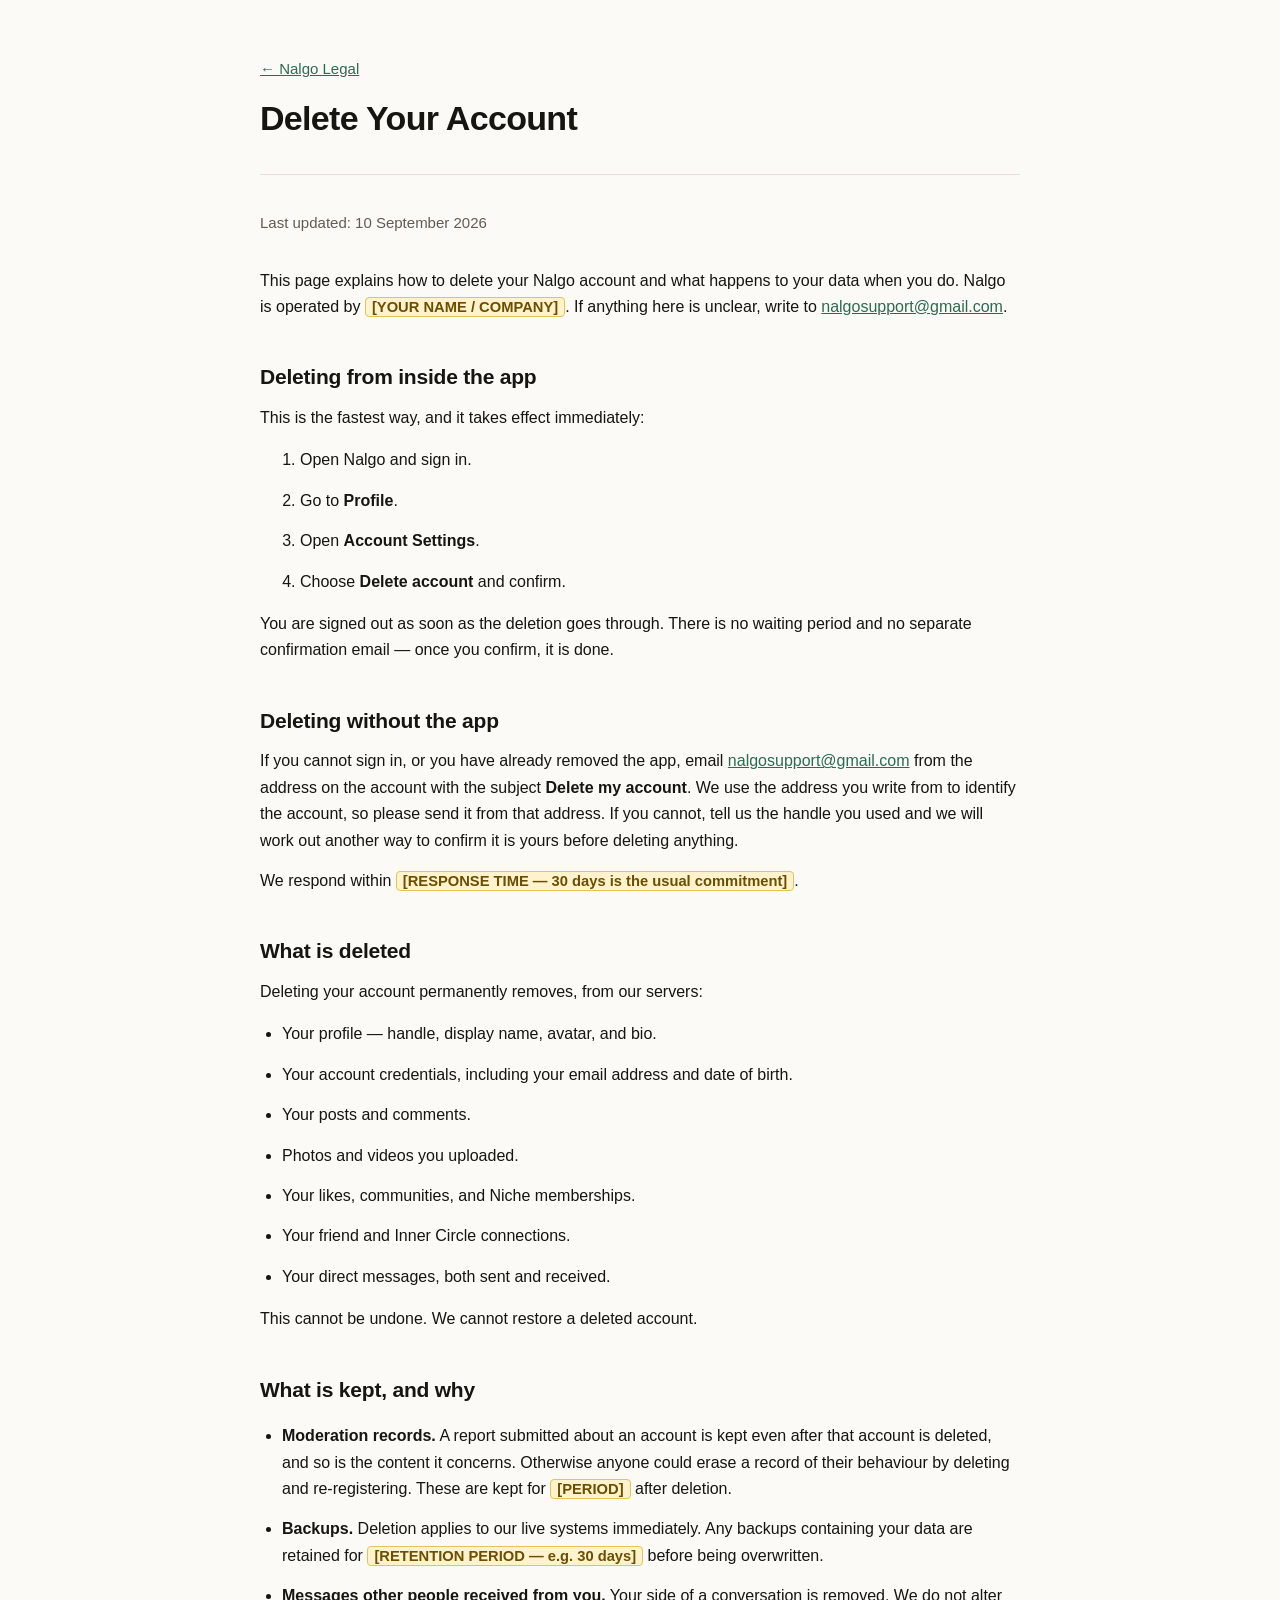
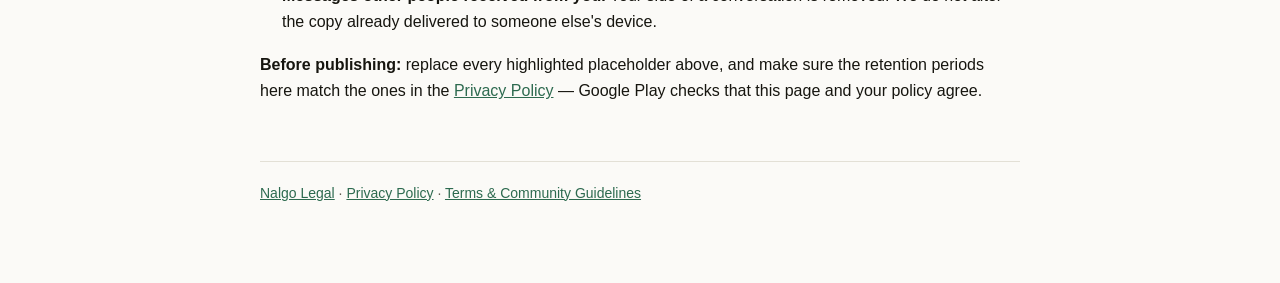
==== delete-account.html @ 5226ba6f "Add the account deletion page, and stop claiming two things that are not true Google Play wants a de" ====
<!doctype html>
<html lang="en">
<head>
<meta charset="utf-8">
<meta name="viewport" content="width=device-width, initial-scale=1">
<title>Nalgo — Delete Your Account</title>
<link rel="stylesheet" href="style.css">
</head>
<body>

<header>
  <a class="backlink" href="index.html">← Nalgo Legal</a>
  <h1>Delete Your Account</h1>
</header>

<main>
  <p class="updated">Last updated: 10 September 2026</p>

  <p>
    This page explains how to delete your Nalgo account and what happens to your
    data when you do. Nalgo is operated by
    <span class="todo">[YOUR NAME / COMPANY]</span>. If anything here is
    unclear, write to
    <a href="mailto:nalgosupport@gmail.com">nalgosupport@gmail.com</a>.
  </p>

  <h2>Deleting from inside the app</h2>
  <p>This is the fastest way, and it takes effect immediately:</p>
  <ol>
    <li>Open Nalgo and sign in.</li>
    <li>Go to <strong>Profile</strong>.</li>
    <li>Open <strong>Account Settings</strong>.</li>
    <li>Choose <strong>Delete account</strong> and confirm.</li>
  </ol>
  <p>
    You are signed out as soon as the deletion goes through. There is no waiting
    period and no separate confirmation email — once you confirm, it is done.
  </p>

  <h2>Deleting without the app</h2>
  <p>
    If you cannot sign in, or you have already removed the app, email
    <a href="mailto:nalgosupport@gmail.com">nalgosupport@gmail.com</a> from the
    address on the account with the subject <strong>Delete my account</strong>.
    We use the address you write from to identify the account, so please send it
    from that address. If you cannot, tell us the handle you used and we will
    work out another way to confirm it is yours before deleting anything.
  </p>
  <p>
    We respond within
    <span class="todo">[RESPONSE TIME — 30 days is the usual commitment]</span>.
  </p>

  <h2>What is deleted</h2>
  <p>Deleting your account permanently removes, from our servers:</p>
  <ul>
    <li>Your profile — handle, display name, avatar, and bio.</li>
    <li>Your account credentials, including your email address and date of birth.</li>
    <li>Your posts and comments.</li>
    <li>Photos and videos you uploaded.</li>
    <li>Your likes, communities, and Niche memberships.</li>
    <li>Your friend and Inner Circle connections.</li>
    <li>Your direct messages, both sent and received.</li>
  </ul>
  <p>This cannot be undone. We cannot restore a deleted account.</p>

  <h2>What is kept, and why</h2>
  <ul>
    <li>
      <strong>Moderation records.</strong> A report submitted about an account is
      kept even after that account is deleted, and so is the content it
      concerns. Otherwise anyone could erase a record of their behaviour by
      deleting and re-registering. These are kept for
      <span class="todo">[PERIOD]</span> after deletion.
    </li>
    <li>
      <strong>Backups.</strong> Deletion applies to our live systems immediately.
      Any backups containing your data are retained for
      <span class="todo">[RETENTION PERIOD — e.g. 30 days]</span> before being
      overwritten.
    </li>
    <li>
      <strong>Messages other people received from you.</strong> Your side of a
      conversation is removed. We do not alter the copy already delivered to
      someone else's device.
    </li>
  </ul>

  <div class="note">
    <p>
      <strong>Before publishing:</strong> replace every highlighted placeholder
      above, and make sure the retention periods here match the ones in the
      <a href="privacy.html">Privacy Policy</a> — Google Play checks that this
      page and your policy agree.
    </p>
  </div>
</main>

<footer>
  <p><a href="index.html">Nalgo Legal</a> · <a href="privacy.html">Privacy Policy</a> · <a href="terms.html">Terms &amp; Community Guidelines</a></p>
</footer>

</body>
</html>
---- style.css ----
:root {
  --bg: #fbfaf7;
  --surface: #ffffff;
  --ink: #16150f;
  --muted: #5f5c52;
  --line: #e3e0d6;
  --accent: #2d6a4f;
  --todo-bg: #fff3cd;
  --todo-ink: #6b4e00;
  --todo-line: #e0c65a;
}

@media (prefers-color-scheme: dark) {
  :root {
    --bg: #14140f;
    --surface: #1d1d17;
    --ink: #f0eee6;
    --muted: #a09c8f;
    --line: #33322a;
    --accent: #7fc0a0;
    --todo-bg: #3a3113;
    --todo-ink: #f3d98a;
    --todo-line: #7a6524;
  }
}

* { box-sizing: border-box; }

html { -webkit-text-size-adjust: 100%; }

body {
  margin: 0;
  padding: 0 20px 64px;
  background: var(--bg);
  color: var(--ink);
  font: 16px/1.65 -apple-system, BlinkMacSystemFont, "Segoe UI", Roboto,
    "Helvetica Neue", Arial, sans-serif;
}

header, main, footer { max-width: 760px; margin: 0 auto; }

header {
  padding: 56px 0 28px;
  border-bottom: 1px solid var(--line);
  margin-bottom: 36px;
}

h1 {
  margin: 0;
  font-size: 34px;
  letter-spacing: -0.02em;
}

.lede { margin: 8px 0 0; color: var(--muted); }

h2 {
  margin: 40px 0 10px;
  font-size: 21px;
  letter-spacing: -0.01em;
}

h3 {
  margin: 28px 0 8px;
  font-size: 17px;
}

p, li { margin: 0 0 14px; }

ul { padding-left: 22px; }

a { color: var(--accent); }

a:hover { text-decoration: none; }

/* Index page document cards */
.cards {
  display: grid;
  gap: 14px;
  grid-template-columns: repeat(auto-fit, minmax(260px, 1fr));
  margin-bottom: 8px;
}

.card {
  display: block;
  padding: 20px;
  background: var(--surface);
  border: 1px solid var(--line);
  border-radius: 10px;
  text-decoration: none;
  color: inherit;
}

.card:hover { border-color: var(--accent); }

.card h2 { margin: 0 0 6px; font-size: 18px; color: var(--accent); }

.card p { margin: 0; color: var(--muted); font-size: 15px; }

/* Placeholders that still need a human decision before publishing. */
.todo {
  background: var(--todo-bg);
  color: var(--todo-ink);
  border: 1px solid var(--todo-line);
  border-radius: 4px;
  padding: 1px 6px;
  font-size: 0.92em;
  font-weight: 600;
  white-space: nowrap;
}

.updated {
  color: var(--muted);
  font-size: 15px;
  margin-bottom: 32px;
}

.backlink {
  display: inline-block;
  margin-bottom: 8px;
  font-size: 15px;
}

.callout {
  background: var(--surface);
  border: 1px solid var(--line);
  border-left: 3px solid var(--accent);
  border-radius: 8px;
  padding: 16px 18px;
  margin: 24px 0;
}

.callout p:last-child { margin-bottom: 0; }

footer {
  margin-top: 56px;
  padding-top: 20px;
  border-top: 1px solid var(--line);
  color: var(--muted);
  font-size: 14px;
}

table {
  width: 100%;
  border-collapse: collapse;
  margin: 0 0 20px;
  font-size: 15px;
}

th, td {
  text-align: left;
  vertical-align: top;
  padding: 10px 12px;
  border-bottom: 1px solid var(--line);
}

th { color: var(--muted); font-weight: 600; }

.table-wrap { overflow-x: auto; }
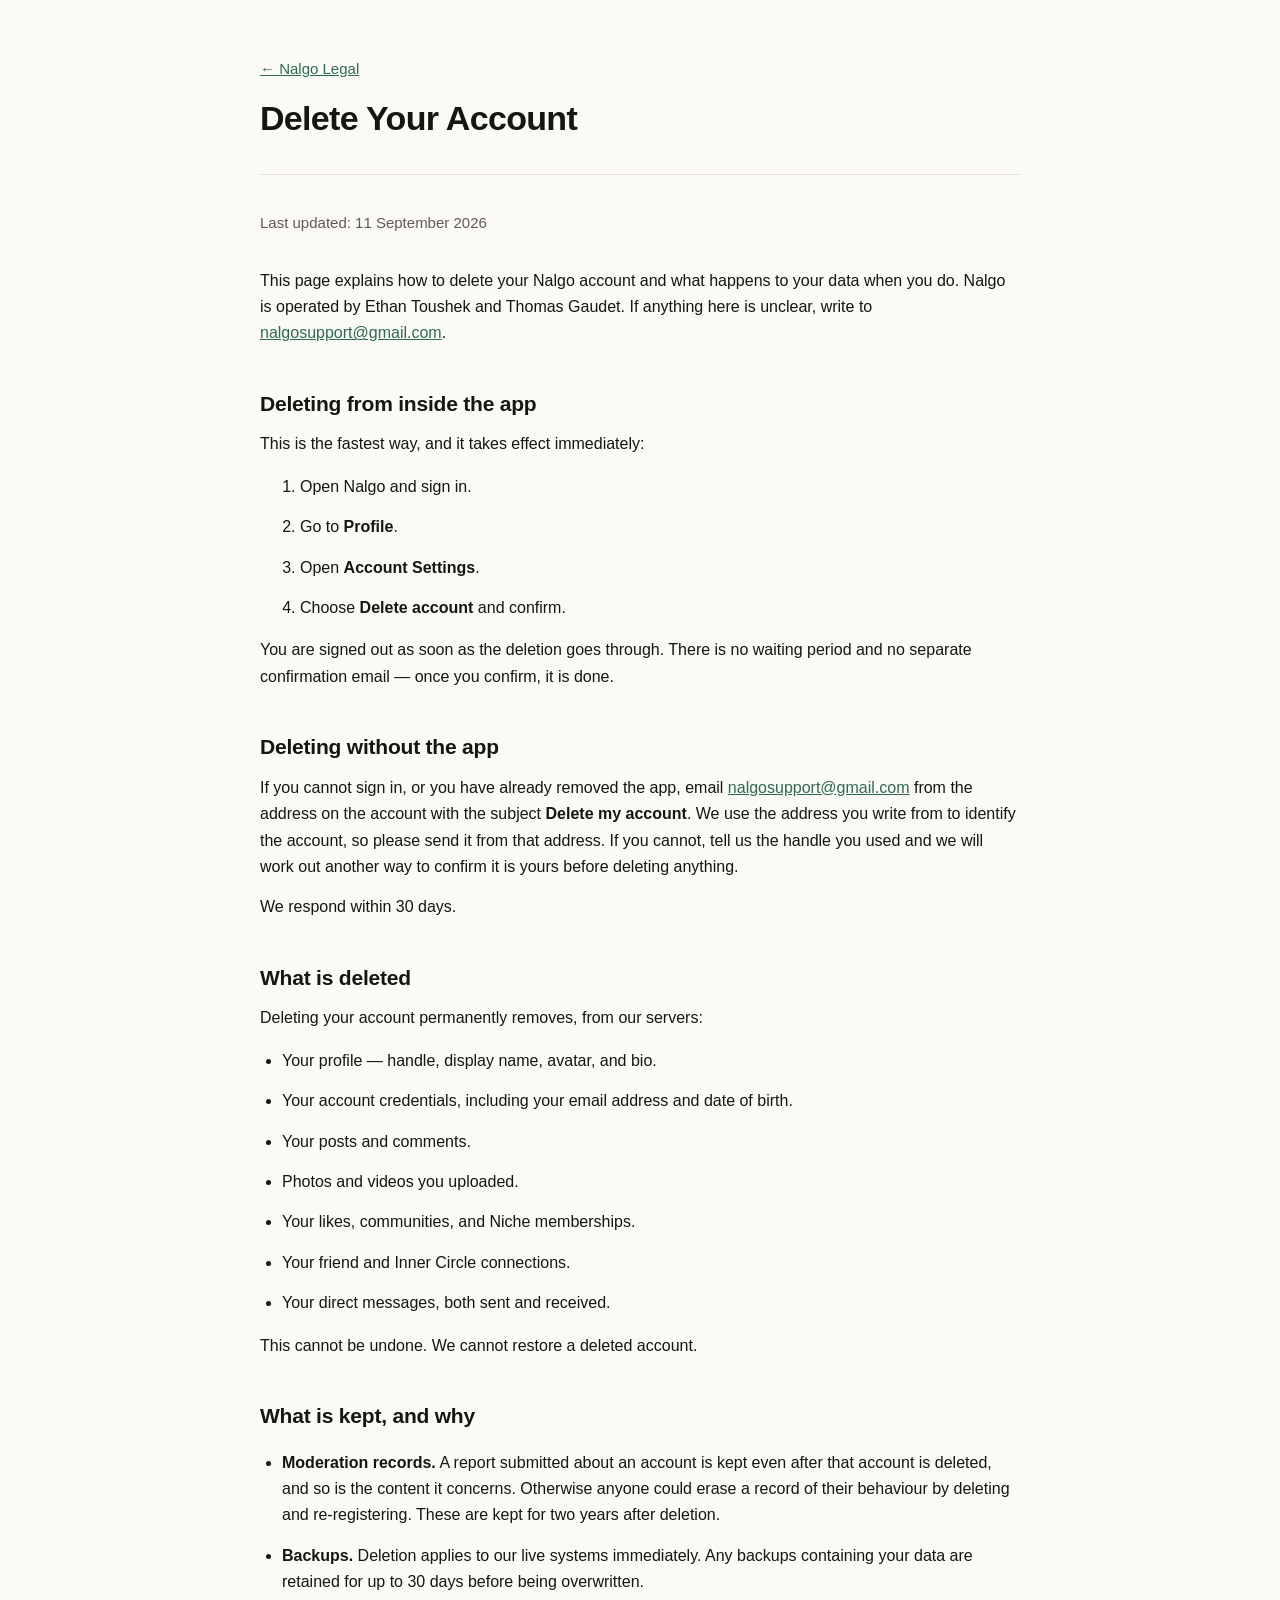
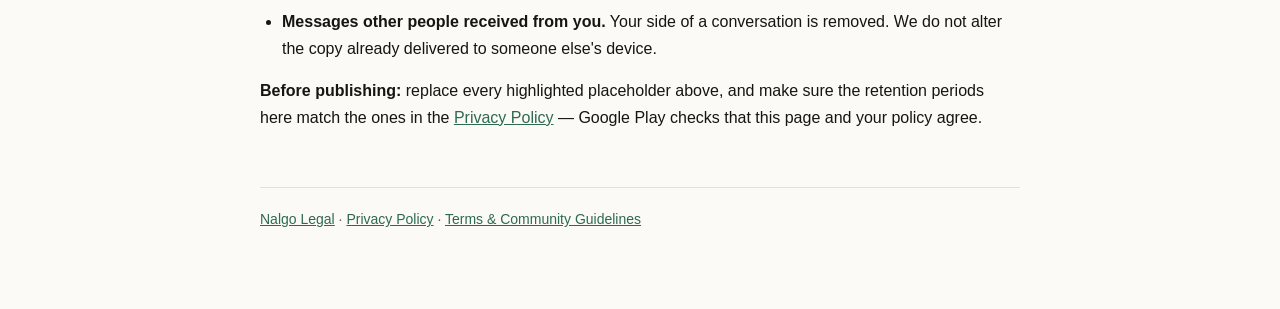
==== commit 58bb70ed: "Say that anyone can share a public post, because now anyone can The app stopped restricting share li" ====
--- a/delete-account.html
+++ b/delete-account.html
@@ -14,12 +14,12 @@
 </header>
 
 <main>
-  <p class="updated">Last updated: 10 September 2026</p>
+  <p class="updated">Last updated: 11 September 2026</p>
 
   <p>
     This page explains how to delete your Nalgo account and what happens to your
     data when you do. Nalgo is operated by
-    <span class="todo">[YOUR NAME / COMPANY]</span>. If anything here is
+    Ethan Toushek and Thomas Gaudet. If anything here is
     unclear, write to
     <a href="mailto:nalgosupport@gmail.com">nalgosupport@gmail.com</a>.
   </p>
@@ -48,7 +48,7 @@
   </p>
   <p>
     We respond within
-    <span class="todo">[RESPONSE TIME — 30 days is the usual commitment]</span>.
+    30 days.
   </p>
 
   <h2>What is deleted</h2>
@@ -71,12 +71,12 @@
       kept even after that account is deleted, and so is the content it
       concerns. Otherwise anyone could erase a record of their behaviour by
       deleting and re-registering. These are kept for
-      <span class="todo">[PERIOD]</span> after deletion.
+      two years after deletion.
     </li>
     <li>
       <strong>Backups.</strong> Deletion applies to our live systems immediately.
       Any backups containing your data are retained for
-      <span class="todo">[RETENTION PERIOD — e.g. 30 days]</span> before being
+      up to 30 days before being
       overwritten.
     </li>
     <li>
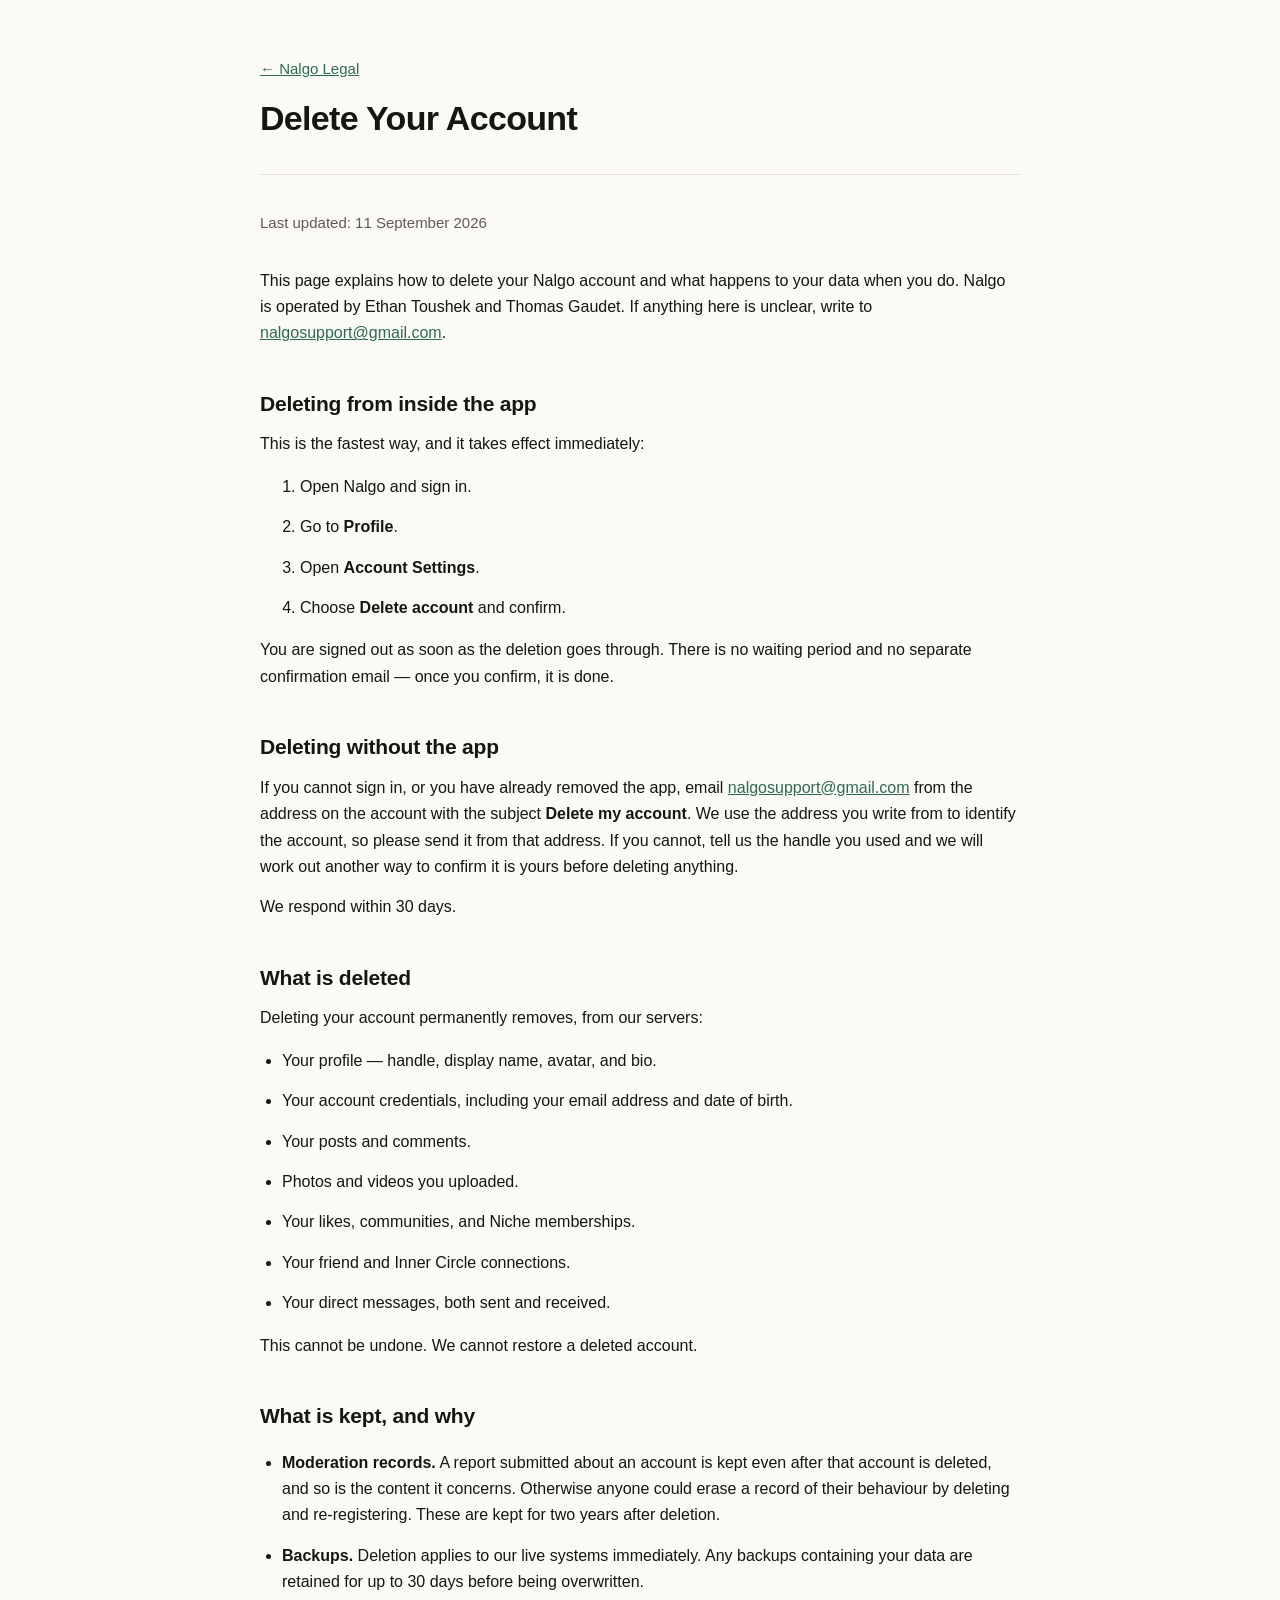
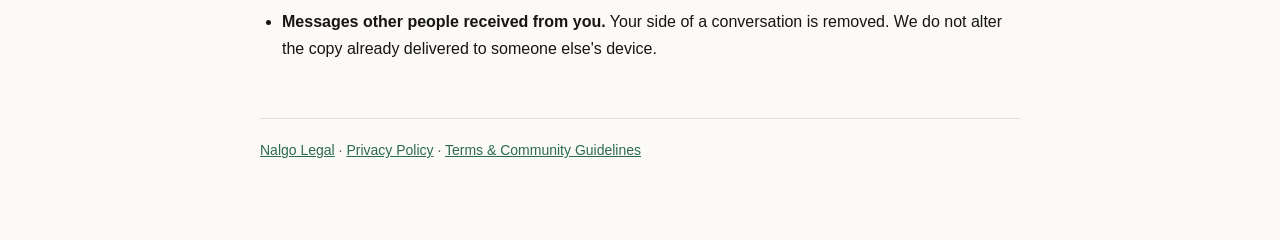
==== commit fe963640: "Remove the drafting notes from the terms and account deletion pages The deletion page's retention pe" ====
--- a/delete-account.html
+++ b/delete-account.html
@@ -85,15 +85,6 @@
       someone else's device.
     </li>
   </ul>
-
-  <div class="note">
-    <p>
-      <strong>Before publishing:</strong> replace every highlighted placeholder
-      above, and make sure the retention periods here match the ones in the
-      <a href="privacy.html">Privacy Policy</a> — Google Play checks that this
-      page and your policy agree.
-    </p>
-  </div>
 </main>
 
 <footer>
